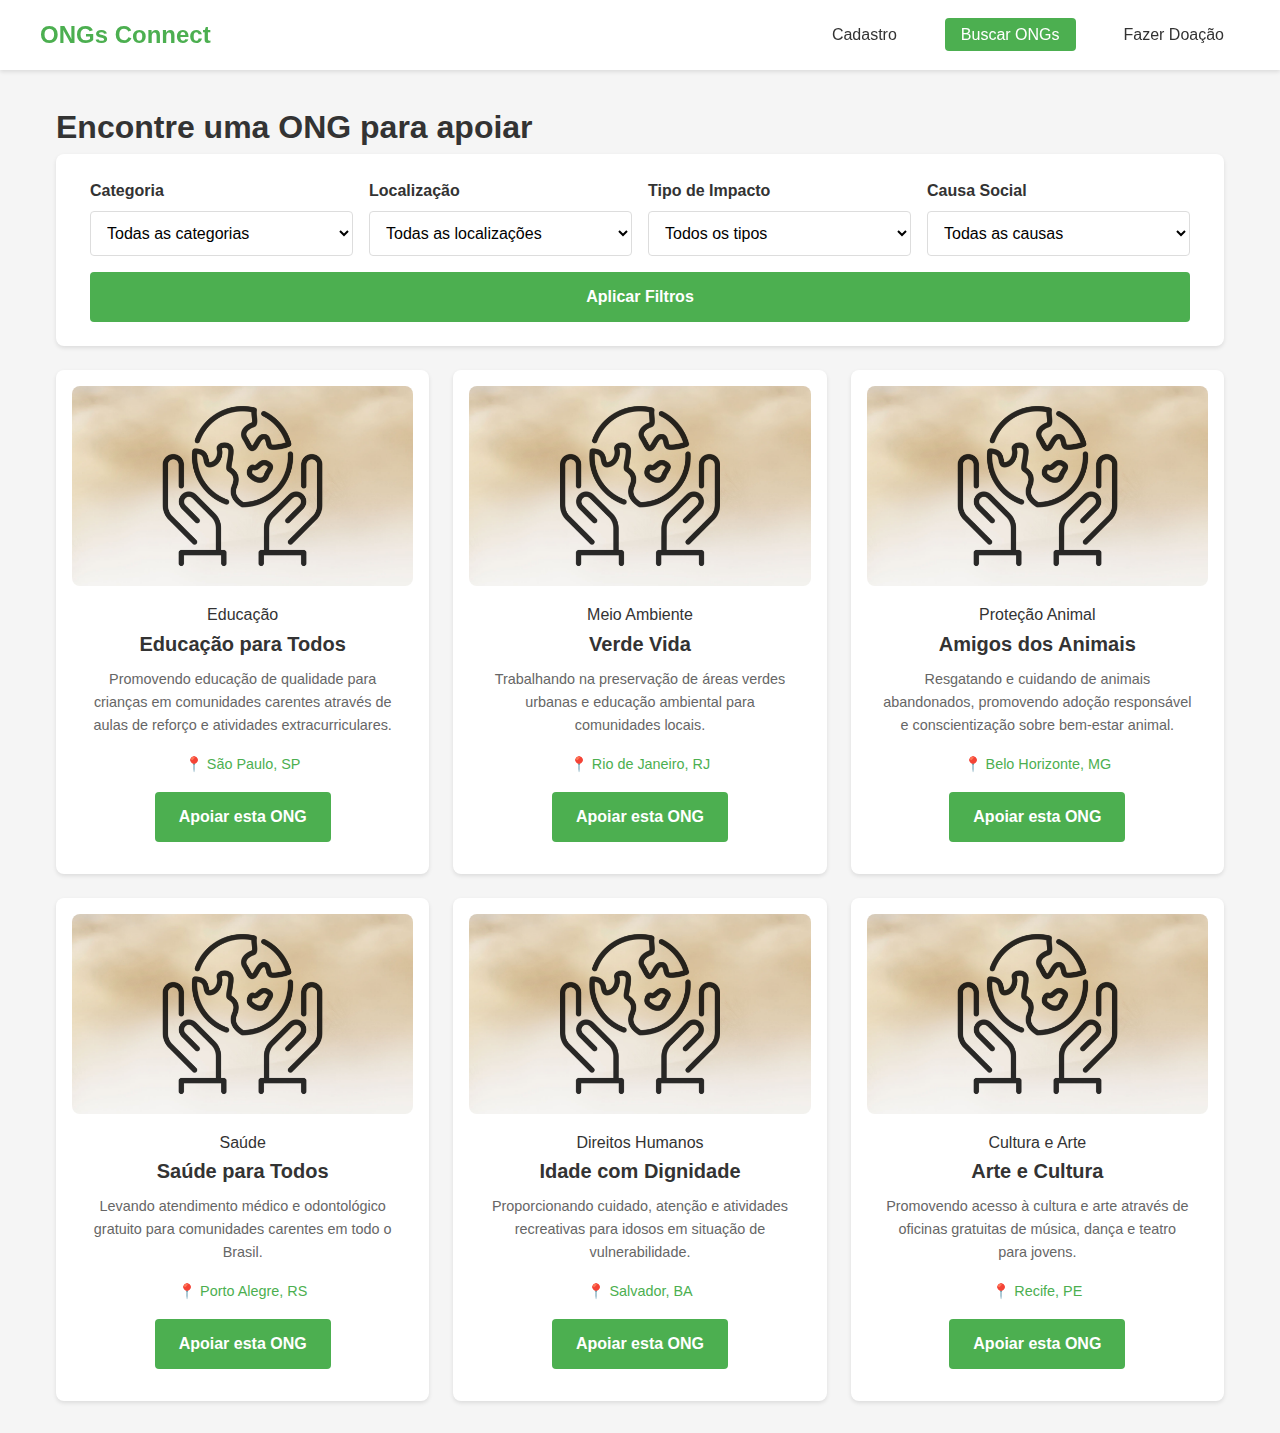
==== busca-ongs.html @ fe6bc961 "Projeto IHC" ====
<!DOCTYPE html>
<html lang="pt-BR">
<head>
    <meta charset="UTF-8">
    <meta name="viewport" content="width=device-width, initial-scale=1.0">
    <title>Buscar ONGs - Plataforma de Conexão ONGs</title>
    <link rel="stylesheet" href="style.css">
</head>
<body>
    <nav class="navbar">
        <div class="nav-container">
            <a href="/" class="logo">ONGs Connect</a>
            <ul class="nav-links">
                <li><a href="/">Cadastro</a></li>
                <li><a href="/busca-ongs.html" class="active">Buscar ONGs</a></li>
                <li><a href="/doacao.html">Fazer Doação</a></li>
            </ul>
        </div>
    </nav>

    <div class="container">
        <h1>Encontre uma ONG para apoiar</h1>
        
        <!-- Seção de Filtros -->
        <section class="search-filters">
            <div class="filters-grid">
                <div class="filter-group">
                    <label for="category">Categoria</label>
                    <select id="category" name="category">
                        <option value="">Todas as categorias</option>
                        <option value="educacao">Educação</option>
                        <option value="saude">Saúde</option>
                        <option value="meio-ambiente">Meio Ambiente</option>
                        <option value="direitos-humanos">Direitos Humanos</option>
                        <option value="animais">Proteção Animal</option>
                    </select>
                </div>

                <div class="filter-group">
                    <label for="location">Localização</label>
                    <select id="location" name="location">
                        <option value="">Todas as localizações</option>
                        <option value="sp">São Paulo</option>
                        <option value="rj">Rio de Janeiro</option>
                        <option value="mg">Minas Gerais</option>
                        <option value="rs">Rio Grande do Sul</option>
                        <option value="ba">Bahia</option>
                    </select>
                </div>

                <div class="filter-group">
                    <label for="impact">Tipo de Impacto</label>
                    <select id="impact" name="impact">
                        <option value="">Todos os tipos</option>
                        <option value="local">Local</option>
                        <option value="regional">Regional</option>
                        <option value="nacional">Nacional</option>
                        <option value="internacional">Internacional</option>
                    </select>
                </div>

                <div class="filter-group">
                    <label for="cause">Causa Social</label>
                    <select id="cause" name="cause">
                        <option value="">Todas as causas</option>
                        <option value="pobreza">Combate à Pobreza</option>
                        <option value="educacao">Educação Infantil</option>
                        <option value="idosos">Apoio aos Idosos</option>
                        <option value="cultura">Cultura e Arte</option>
                        <option value="esporte">Esporte e Lazer</option>
                    </select>
                </div>
            </div>
            <button type="button" class="submit-button">Aplicar Filtros</button>
        </section>

        <!-- Lista de ONGs -->
        <div class="ongs-grid">
            <!-- ONG 1 -->
            <div class="ong-card">
                <img src="/ONGs.png" alt="Lista de ONGs" class="ong-image">

                <div class="ong-info">
                    <span class="ong-category">Educação</span>
                    <h2 class="ong-title">Educação para Todos</h2>
                    <p class="ong-description">Promovendo educação de qualidade para crianças em comunidades carentes através de aulas de reforço e atividades extracurriculares.</p>
                    <div class="ong-location">
                        <span>📍 São Paulo, SP</span>
                    </div>
                    <a href="/doacao.html" class="ong-button">Apoiar esta ONG</a>
                </div>
            </div>

            <!-- ONG 2 -->
            <div class="ong-card">
                <img src="/ONGs.png" alt="Lista de ONGs" class="ong-image">
                <div class="ong-info">
                    <span class="ong-category">Meio Ambiente</span>
                    <h2 class="ong-title">Verde Vida</h2>
                    <p class="ong-description">Trabalhando na preservação de áreas verdes urbanas e educação ambiental para comunidades locais.</p>
                    <div class="ong-location">
                        <span>📍 Rio de Janeiro, RJ</span>
                    </div>
                    <a href="/doacao.html" class="ong-button">Apoiar esta ONG</a>
                </div>
            </div>

            <!-- ONG 3 -->
            <div class="ong-card">
                <img src="/ONGs.png" alt="Lista de ONGs" class="ong-image">
                <div class="ong-info">
                    <span class="ong-category">Proteção Animal</span>
                    <h2 class="ong-title">Amigos dos Animais</h2>
                    <p class="ong-description">Resgatando e cuidando de animais abandonados, promovendo adoção responsável e conscientização sobre bem-estar animal.</p>
                    <div class="ong-location">
                        <span>📍 Belo Horizonte, MG</span>
                    </div>
                    <a href="/doacao.html" class="ong-button">Apoiar esta ONG</a>
                </div>
            </div>

            <!-- ONG 4 -->
            <div class="ong-card">
                <img src="/ONGs.png" alt="Lista de ONGs" class="ong-image">
                <div class="ong-info">
                    <span class="ong-category">Saúde</span>
                    <h2 class="ong-title">Saúde para Todos</h2>
                    <p class="ong-description">Levando atendimento médico e odontológico gratuito para comunidades carentes em todo o Brasil.</p>
                    <div class="ong-location">
                        <span>📍 Porto Alegre, RS</span>
                    </div>
                    <a href="/doacao.html" class="ong-button">Apoiar esta ONG</a>
                </div>
            </div>

            <!-- ONG 5 -->
            <div class="ong-card">
                <img src="/ONGs.png" alt="Lista de ONGs" class="ong-image">

                <div class="ong-info">
                    <span class="ong-category">Direitos Humanos</span>
                    <h2 class="ong-title">Idade com Dignidade</h2>
                    <p class="ong-description">Proporcionando cuidado, atenção e atividades recreativas para idosos em situação de vulnerabilidade.</p>
                    <div class="ong-location">
                        <span>📍 Salvador, BA</span>
                    </div>
                    <a href="/doacao.html" class="ong-button">Apoiar esta ONG</a>
                </div>
            </div>

            <!-- ONG 6 -->
            <div class="ong-card">
                <img src="/ONGs.png" alt="Lista de ONGs" class="ong-image">

                <div class="ong-info">
                    <span class="ong-category">Cultura e Arte</span>
                    <h2 class="ong-title">Arte e Cultura</h2>
                    <p class="ong-description">Promovendo acesso à cultura e arte através de oficinas gratuitas de música, dança e teatro para jovens.</p>
                    <div class="ong-location">
                        <span>📍 Recife, PE</span>
                    </div>
                    <a href="/doacao.html" class="ong-button">Apoiar esta ONG</a>
                </div>
            </div>
        </div>
    </div>

    <script src="script.js"></script>
</body>
</html>
---- style.css ----
:root {
    --primary-color: #4CAF50;
    --primary-hover: #45a049;
    --error-color: #f44336;
    --text-color: #333;
    --background-color: #f5f5f5;
    --border-color: #ddd;
    --shadow-color: rgba(0, 0, 0, 0.1);
}

* {
    margin: 0;
    padding: 0;
    box-sizing: border-box;
}

body {
    font-family: 'Segoe UI', Tahoma, Geneva, Verdana, sans-serif;
    line-height: 1.6;
    color: var(--text-color);
    background-color: var(--background-color);
}

.navbar {
    background-color: white;
    box-shadow: 0 2px 4px var(--shadow-color);
    padding: 1rem;
    position: sticky;
    top: 0;
    z-index: 100;
}

.nav-container {
    max-width: 1200px;
    margin: 0 auto;
    display: flex;
    justify-content: space-between;
    align-items: center;
}

.logo {
    font-size: 1.5rem;
    font-weight: bold;
    color: var(--primary-color);
    text-decoration: none;
}

.nav-links {
    display: flex;
    gap: 2rem;
    list-style: none;
}

.nav-links a {
    text-decoration: none;
    color: var(--text-color);
    font-weight: 500;
    padding: 0.5rem 1rem;
    border-radius: 4px;
    transition: all 0.2s;
}

.nav-links a:hover {
    background-color: var(--primary-color);
    color: white;
}

.nav-links a.active {
    background-color: var(--primary-color);
    color: white;
}

.container {
    max-width: 1200px;
    margin: 2rem auto;
    padding: 0 1rem;
}

/* Formulário de Doação */
.donation-form {
    background: white;
    padding: 2rem;
    border-radius: 8px;
    box-shadow: 0 2px 4px var(--shadow-color);
}

.donation-form h1,
.donation-form h2 {
    color: var(--text-color);
    margin-bottom: 1.5rem;
}

.donation-form h1 {
    text-align: center;
    font-size: 2rem;
}

.donation-form h2 {
    font-size: 1.5rem;
    border-bottom: 2px solid var(--primary-color);
    padding-bottom: 0.5rem;
    margin-top: 2rem;
}

/* Seleção de ONG */
.ongs-list {
    display: grid;
    gap: 1rem;
    margin-bottom: 2rem;
}

.ong-option {
    position: relative;
}

.ong-option input[type="radio"] {
    position: absolute;
    opacity: 0;
}

.ong-option label {
    display: flex;
    align-items: center;
    padding: 1rem;
    border: 2px solid var(--border-color);
    border-radius: 8px;
    cursor: pointer;
    transition: all 0.2s;
}

.ong-option input[type="radio"]:checked + label {
    border-color: var(--primary-color);
    background-color: #f0f9f0;
}

.ong-option img {
    width: 60px;
    height: 60px;
    border-radius: 50%;
    margin-right: 1rem;
    object-fit: cover;
}
.ongs-grid {
    display: grid;
    grid-template-columns: repeat(auto-fit, minmax(300px, 1fr));
    gap: 1.5rem;
    margin-top: 1rem;
}

.ong-card {
    background: white;
    padding: 1rem;
    border-radius: 8px;
    box-shadow: 0 2px 4px var(--shadow-color);
    display: flex;
    flex-direction: column;
    align-items: center;
    text-align: center;
}

.ong-image {
    width: 100%;
    height: 200px;
    object-fit: cover;
    border-radius: 8px;
}

.ong-info {
    padding: 1rem;
}

.ong-title {
    font-size: 1.25rem;
    font-weight: bold;
    margin-bottom: 0.5rem;
}

.ong-description {
    font-size: 0.9rem;
    color: #666;
    margin-bottom: 1rem;
}

.ong-location {
    font-size: 0.9rem;
    font-weight: 500;
    color: var(--primary-color);
    margin-bottom: 1rem;
}

.ong-button {
    display: inline-block;
    padding: 0.75rem 1.5rem;
    background-color: var(--primary-color);
    color: white;
    text-decoration: none;
    border-radius: 4px;
    font-weight: bold;
    transition: background 0.2s;
}

.ong-button:hover {
    background-color: var(--primary-hover);
}

.ong-details h3 {
    margin: 0;
    font-size: 1.1rem;
}

.ong-details p {
    margin: 0;
    color: #666;
    font-size: 0.9rem;
}

/* Valor da Doação */
.amount-options {
    display: grid;
    grid-template-columns: repeat(auto-fit, minmax(100px, 1fr));
    gap: 0.5rem;
    margin-bottom: 1rem;
}

.amount-option {
    padding: 0.75rem;
    border: 2px solid var(--border-color);
    border-radius: 4px;
    background: white;
    cursor: pointer;
    font-weight: 500;
    transition: all 0.2s;
}

.amount-option:hover,
.amount-option.selected {
    border-color: var(--primary-color);
    background-color: #f0f9f0;
}

/* Métodos de Pagamento */
.payment-methods {
    display: grid;
    gap: 1rem;
    margin-bottom: 1.5rem;
}

.payment-option {
    position: relative;
}

.payment-option input[type="radio"] {
    position: absolute;
    opacity: 0;
}

.payment-option label {
    display: flex;
    align-items: center;
    padding: 1rem;
    border: 2px solid var(--border-color);
    border-radius: 8px;
    cursor: pointer;
    transition: all 0.2s;
}

.payment-option input[type="radio"]:checked + label {
    border-color: var(--primary-color);
    background-color: #f0f9f0;
}

.payment-icon {
    font-size: 1.5rem;
    margin-right: 1rem;
}

/* Campos de Pagamento */
.payment-fields {
    margin-top: 1.5rem;
    padding: 1.5rem;
    border: 1px solid var(--border-color);
    border-radius: 8px;
    background-color: #f9f9f9;
}

/* Modal de Confirmação */
.confirmation-details {
    margin: 1.5rem 0;
}

.transaction-details {
    background-color: #f9f9f9;
    padding: 1.5rem;
    border-radius: 8px;
    margin-top: 1rem;
}

.transaction-details h3 {
    margin-bottom: 1rem;
    color: var(--primary-color);
}

.transaction-details p {
    margin-bottom: 0.5rem;
}

/* Elementos do Formulário */
.form-group {
    margin-bottom: 1.5rem;
}

.form-row {
    display: grid;
    grid-template-columns: 1fr 1fr;
    gap: 1rem;
}

label {
    display: block;
    margin-bottom: 0.5rem;
    color: var(--text-color);
    font-weight: 500;
}

input[type="text"],
input[type="email"],
input[type="password"],
input[type="date"],
input[type="tel"],
input[type="number"] {
    width: 100%;
    padding: 0.75rem;
    border: 1px solid var(--border-color);
    border-radius: 4px;
    font-size: 1rem;
}

input:focus {
    outline: none;
    border-color: var(--primary-color);
    box-shadow: 0 0 0 2px rgba(76, 175, 80, 0.1);
}
/* Seção de Filtros */
.search-filters {
    background: white;
    padding: 1.5rem;
    border-radius: 8px;
    box-shadow: 0 2px 4px var(--shadow-color);
    margin-bottom: 1.5rem;
    display: flex;
    flex-direction: column;
    align-items: center;
}

/* Grid dos Filtros */
.filters-grid {
    display: grid;
    grid-template-columns: repeat(4, 1fr);
    gap: 1rem;
    width: 100%;
    max-width: 1100px;
}

/* Grupo de cada filtro */
.filter-group {
    display: flex;
    flex-direction: column;
    width: 100%;
}

.filter-group label {
    font-weight: 600;
    margin-bottom: 0.5rem;
}

.filter-group select {
    width: 100%;
    padding: 0.75rem;
    border: 1px solid var(--border-color);
    border-radius: 4px;
    font-size: 1rem;
    background: white;
}

/* Botão de Aplicar Filtros */
.submit-button {
    margin-top: 1rem;
    width: 100%;
    max-width: 1100px;
    padding: 1rem;
    background-color: var(--primary-color);
    color: white;
    border: none;
    border-radius: 4px;
    font-size: 1rem;
    font-weight: 600;
    cursor: pointer;
    transition: background-color 0.2s;
}

.submit-button:hover {
    background-color: var(--primary-hover);
}

/* Responsividade para telas menores */
@media (max-width: 1024px) {
    .filters-grid {
        grid-template-columns: repeat(2, 1fr);
    }
}

@media (max-width: 600px) {
    .filters-grid {
        grid-template-columns: 1fr;
    }

    .submit-button {
        max-width: 100%;
    }
}


/* Modal */
.modal {
    display: none;
    position: fixed;
    top: 0;
    left: 0;
    width: 100%;
    height: 100%;
    background-color: rgba(0, 0, 0, 0.5);
    z-index: 1000;
}

.modal-content {
    background-color: white;
    margin: 10% auto;
    padding: 2rem;
    width: 90%;
    max-width: 600px;
    border-radius: 8px;
    position: relative;
}

.modal-buttons {
    margin-top: 1.5rem;
    display: flex;
    gap: 1rem;
    justify-content: flex-end;
}

.secondary-button {
    padding: 0.75rem 1.5rem;
    background-color: #f5f5f5;
    border: 1px solid var(--border-color);
    border-radius: 4px;
    cursor: pointer;
    font-weight: 500;
}

.secondary-button:hover {
    background-color: #ebebeb;
}

.error {
    color: var(--error-color);
    font-size: 0.875rem;
    margin-top: 0.25rem;
}

@media (max-width: 768px) {
    .nav-container {
        flex-direction: column;
        gap: 1rem;
    }

    .nav-links {
        flex-direction: column;
        gap: 0.5rem;
        width: 100%;
        text-align: center;
    }

    .container {
        margin: 1rem auto;
    }

    .donation-form {
        padding: 1.5rem;
    }

    .form-row {
        grid-template-columns: 1fr;
    }

    .modal-content {
        margin: 5% auto;
        padding: 1.5rem;
    }

    .amount-options {
        grid-template-columns: repeat(2, 1fr);
    }

    .modal-buttons {
        flex-direction: column;
    }
}
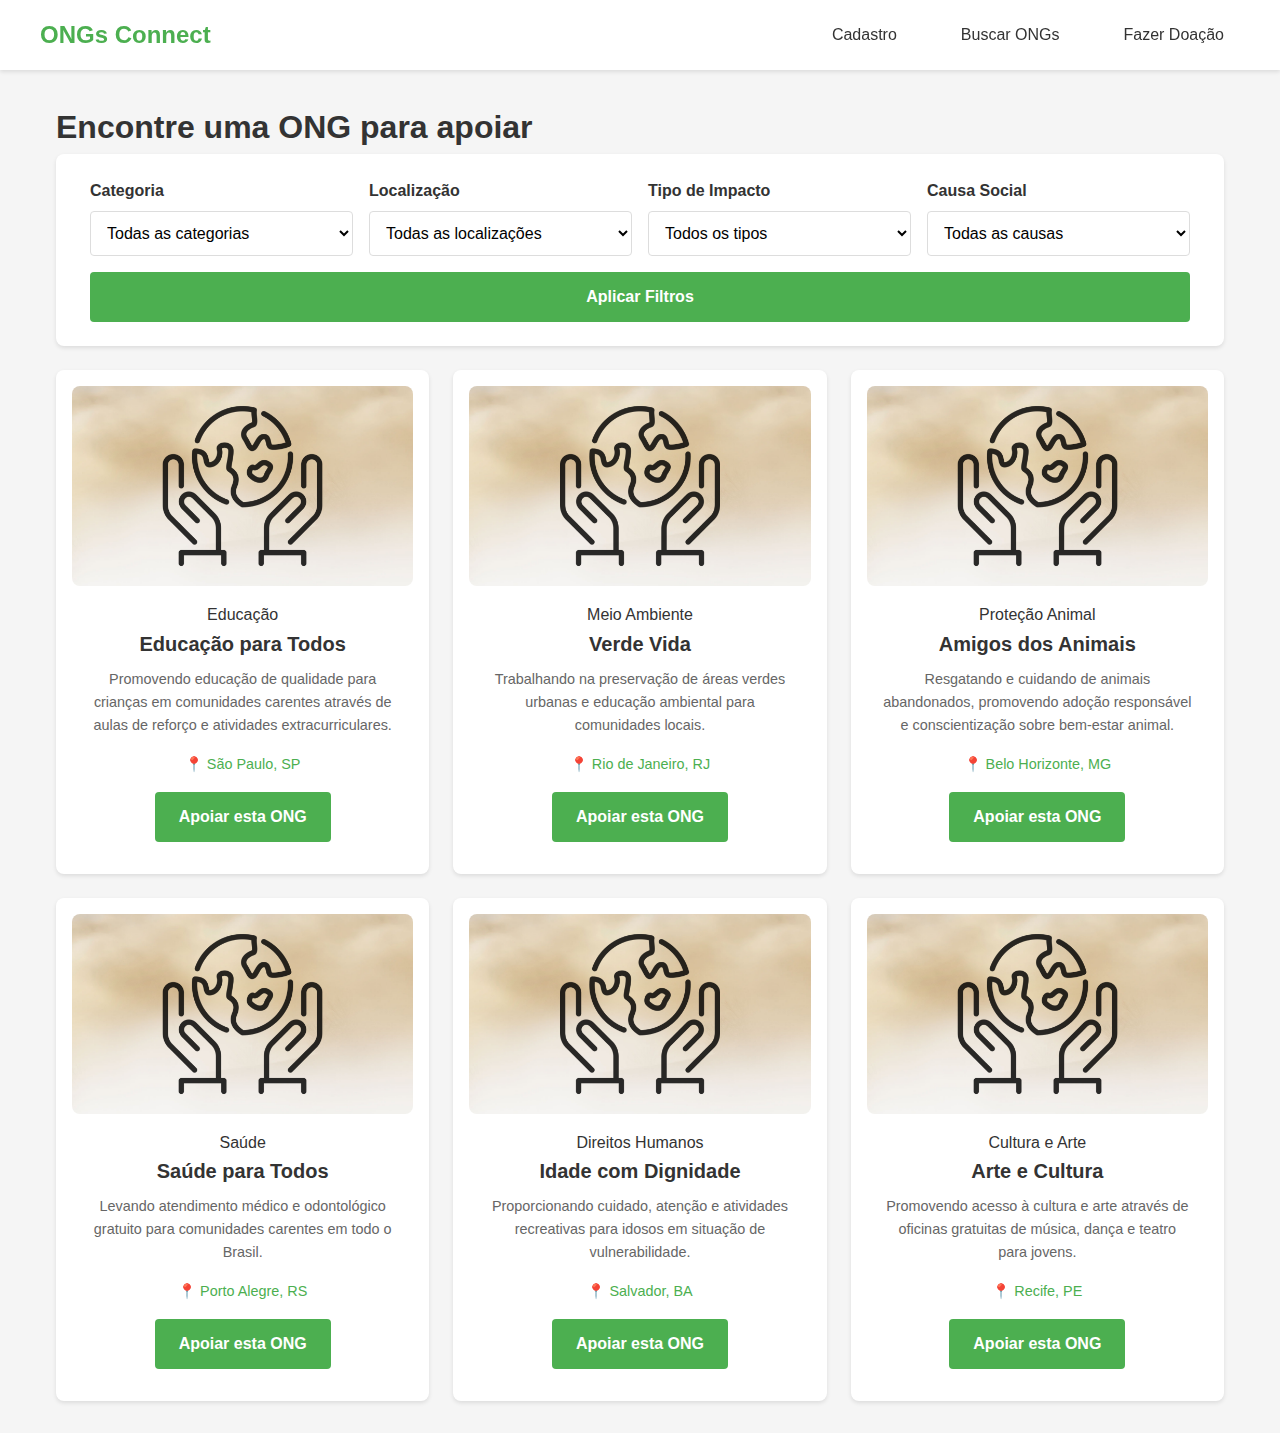
==== commit 633158dd: "Corrigindo" ====
--- a/busca-ongs.html
+++ b/busca-ongs.html
@@ -12,7 +12,7 @@
             <a href="/" class="logo">ONGs Connect</a>
             <ul class="nav-links">
                 <li><a href="/">Cadastro</a></li>
-                <li><a href="/busca-ongs.html" class="active">Buscar ONGs</a></li>
+                <li><a href="/IHC-Ongs/busca-ongs.html">Buscar ONGs</a></li>
                 <li><a href="/doacao.html">Fazer Doação</a></li>
             </ul>
         </div>
